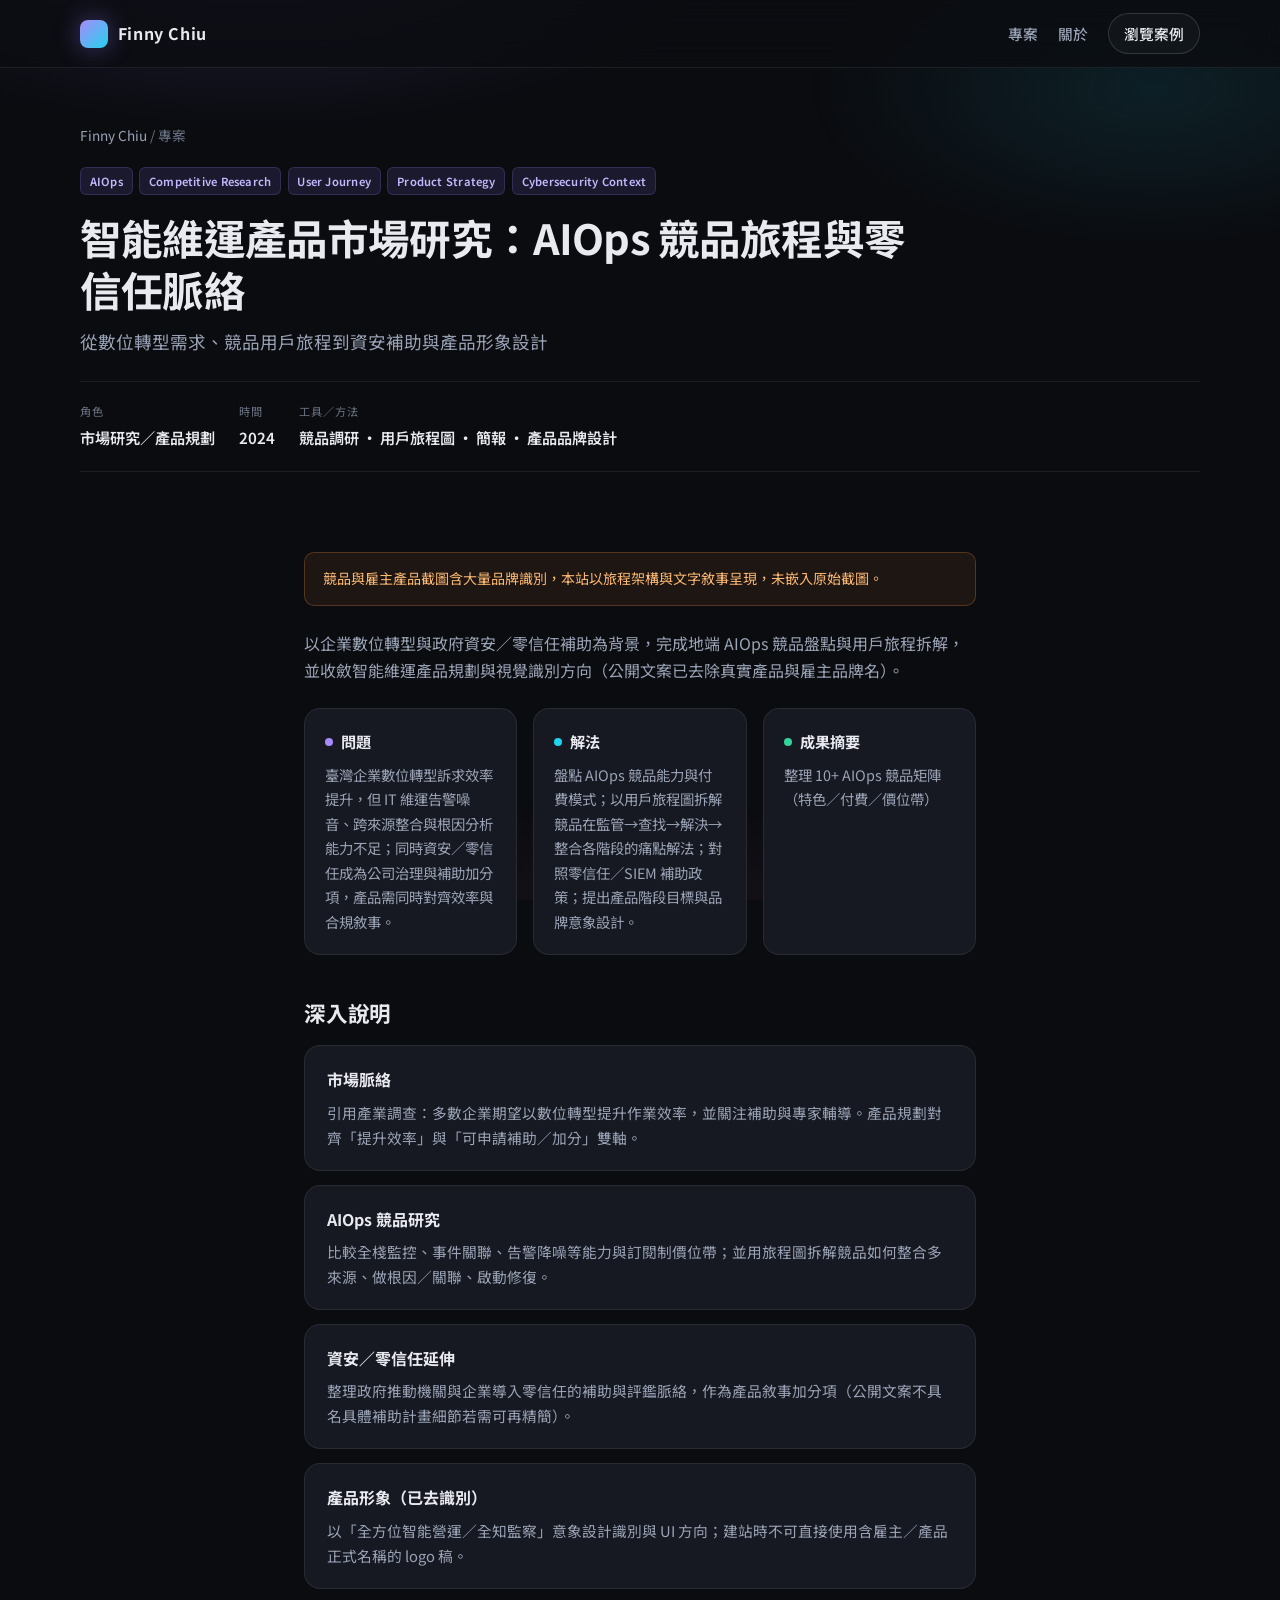
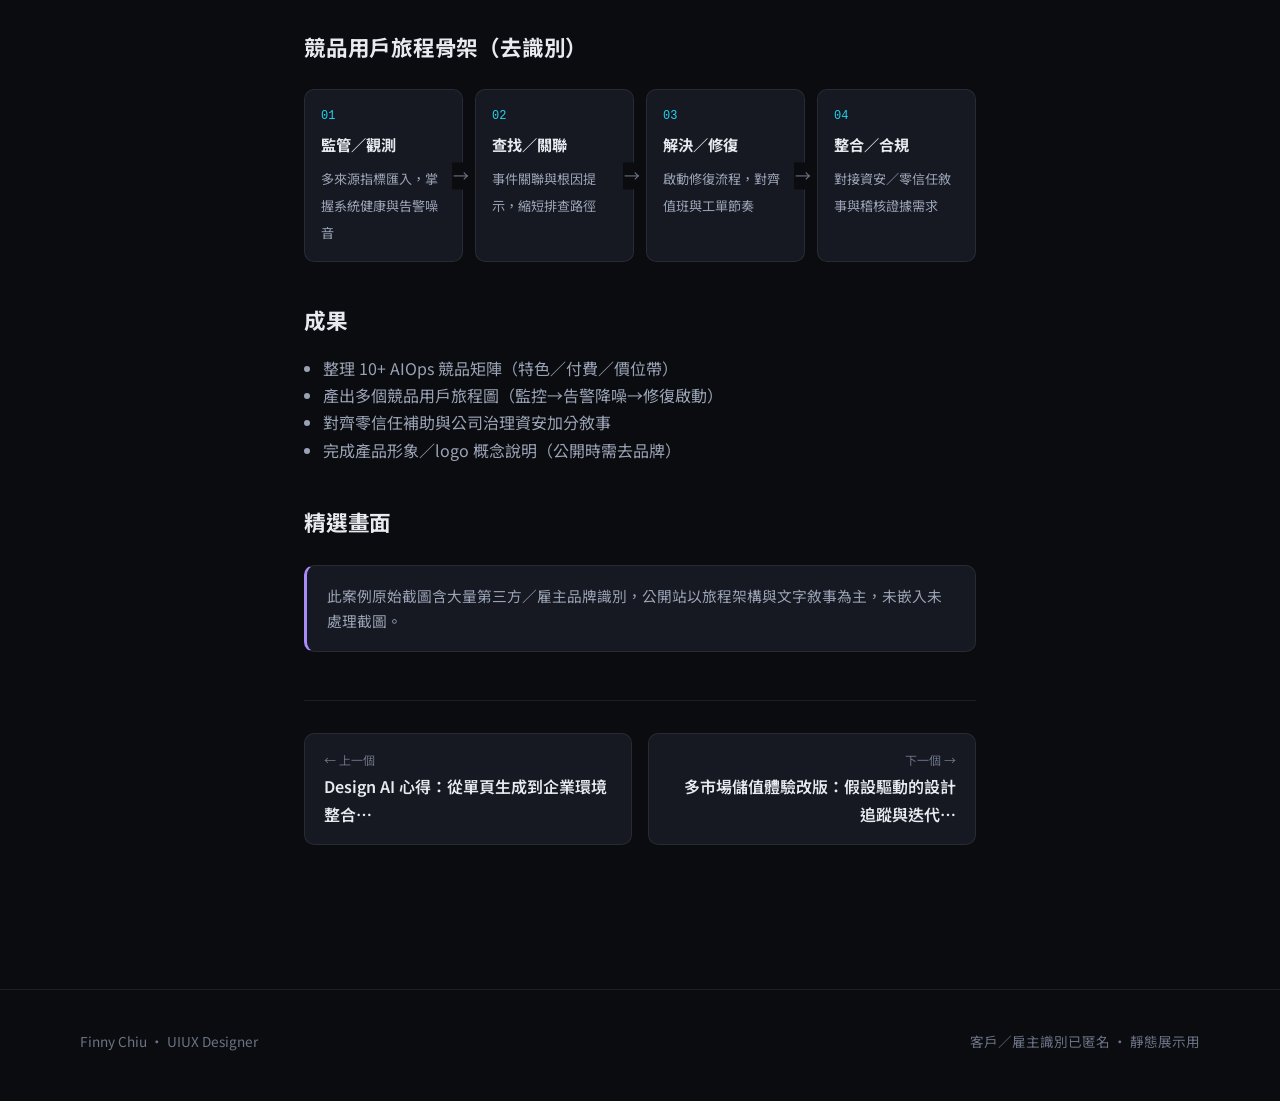
==== projects/aiops-market-research.html @ 75164214 "Publish Finny Chiu UIUX portfolio site Static portfolio for GitHub Pages resume link." ====
<!DOCTYPE html>
<html lang="zh-Hant">
<head>
  <meta charset="utf-8">
  <meta name="viewport" content="width=device-width, initial-scale=1">
  <title>智能維運產品市場研究：AIOps 競品旅程與零信任脈絡 · Finny Chiu</title>
  <meta name="description" content="以企業數位轉型與政府資安／零信任補助為背景，完成地端 AIOps 競品盤點與用戶旅程拆解，並收斂智能維運產品規劃與視覺識別方向（公開文案已去除真實產品與雇主品牌名）。">
  <link rel="preconnect" href="https://fonts.googleapis.com">
  <link rel="preconnect" href="https://fonts.gstatic.com" crossorigin>
  <link href="https://fonts.googleapis.com/css2?family=Noto+Sans+TC:wght@400;500;600;700&family=Inter:wght@400;500;600;700&display=swap" rel="stylesheet">
  <link rel="stylesheet" href="../css/styles.css">
  <style>:root { --accent: #a78bfa; }</style>
</head>
<body>
<nav class="nav">
  <div class="wrap nav-inner">
    <a class="logo" href="../index.html"><span class="logo-mark" aria-hidden="true"></span>Finny Chiu</a>
    <div class="nav-links">
      <a href="../index.html#projects">專案</a>
      <a href="../index.html#about">關於</a>
      <a class="nav-cta" href="../index.html#projects">瀏覽案例</a>
    </div>
  </div>
</nav>
<article class="case-hero">
  <div class="wrap">
    <div class="crumb"><a href="../index.html">Finny Chiu</a> / 專案</div>
    <div class="card-meta" style="margin-bottom:1rem"><span class="tag">AIOps</span><span class="tag">Competitive Research</span><span class="tag">User Journey</span><span class="tag">Product Strategy</span><span class="tag">Cybersecurity Context</span></div>
    <h1>智能維運產品市場研究：AIOps 競品旅程與零信任脈絡</h1>
    <p class="subtitle">從數位轉型需求、競品用戶旅程到資安補助與產品形象設計</p>
    <div class="meta-row">
      <div class="meta-item"><label>角色</label><span>市場研究／產品規劃</span></div>
      <div class="meta-item"><label>時間</label><span>2024</span></div>
      <div class="meta-item"><label>工具／方法</label><span>競品調研 · 用戶旅程圖 · 簡報 · 產品品牌設計</span></div>
    </div>
  </div>
</article>

<section>
  <div class="wrap prose">
    <div class="note-banner">競品與雇主產品截圖含大量品牌識別，本站以旅程架構與文字敘事呈現，未嵌入原始截圖。</div>
    <p>以企業數位轉型與政府資安／零信任補助為背景，完成地端 AIOps 競品盤點與用戶旅程拆解，並收斂智能維運產品規劃與視覺識別方向（公開文案已去除真實產品與雇主品牌名）。</p>

    <div class="split-3">
      <div class="block"><h3><span class="dot"></span>問題</h3><p>臺灣企業數位轉型訴求效率提升，但 IT 維運告警噪音、跨來源整合與根因分析能力不足；同時資安／零信任成為公司治理與補助加分項，產品需同時對齊效率與合規敘事。</p></div>
      <div class="block"><h3><span class="dot" style="background:var(--accent-2)"></span>解法</h3><p>盤點 AIOps 競品能力與付費模式；以用戶旅程圖拆解競品在監管→查找→解決→整合各階段的痛點解法；對照零信任／SIEM 補助政策；提出產品階段目標與品牌意象設計。</p></div>
      <div class="block"><h3><span class="dot" style="background:#34d399"></span>成果摘要</h3><p>整理 10+ AIOps 競品矩陣（特色／付費／價位帶）</p></div>
    </div>

    <h2>深入說明</h2>
    <div class="section-card"><h3>市場脈絡</h3><p>引用產業調查：多數企業期望以數位轉型提升作業效率，並關注補助與專家輔導。產品規劃對齊「提升效率」與「可申請補助／加分」雙軸。</p></div><div class="section-card"><h3>AIOps 競品研究</h3><p>比較全棧監控、事件關聯、告警降噪等能力與訂閱制價位帶；並用旅程圖拆解競品如何整合多來源、做根因／關聯、啟動修復。</p></div><div class="section-card"><h3>資安／零信任延伸</h3><p>整理政府推動機關與企業導入零信任的補助與評鑑脈絡，作為產品敘事加分項（公開文案不具名具體補助計畫細節若需可再精簡）。</p></div><div class="section-card"><h3>產品形象（已去識別）</h3><p>以「全方位智能營運／全知監察」意象設計識別與 UI 方向；建站時不可直接使用含雇主／產品正式名稱的 logo 稿。</p></div>

    
        <h2>競品用戶旅程骨架（去識別）</h2>
        <div class="journey">
          <div class="journey-step"><div class="n">01</div><strong>監管／觀測</strong><span>多來源指標匯入，掌握系統健康與告警噪音</span></div>
          <div class="journey-step"><div class="n">02</div><strong>查找／關聯</strong><span>事件關聯與根因提示，縮短排查路徑</span></div>
          <div class="journey-step"><div class="n">03</div><strong>解決／修復</strong><span>啟動修復流程，對齊值班與工單節奏</span></div>
          <div class="journey-step"><div class="n">04</div><strong>整合／合規</strong><span>對接資安／零信任敘事與稽核證據需求</span></div>
        </div>
        

    <h2>成果</h2>
    <ul><li>整理 10+ AIOps 競品矩陣（特色／付費／價位帶）</li><li>產出多個競品用戶旅程圖（監控→告警降噪→修復啟動）</li><li>對齊零信任補助與公司治理資安加分敘事</li><li>完成產品形象／logo 概念說明（公開時需去品牌）</li></ul>

    <h2>精選畫面</h2><p class="callout">此案例原始截圖含大量第三方／雇主品牌識別，公開站以旅程架構與文字敘事為主，未嵌入未處理截圖。</p>

        <div class="prev-next">
      <a href="design-ai-exploration.html"><div class="label">← 上一個</div><div class="title">Design AI 心得：從單頁生成到企業環境整合…</div></a><a href="deposit-ux-merged.html" style="text-align:right"><div class="label">下一個 →</div><div class="title">多市場儲值體驗改版：假設驅動的設計追蹤與迭代…</div></a>
    </div>
  </div>
</section>

<footer class="footer">
  <div class="wrap footer-inner">
    <div>Finny Chiu · UIUX Designer</div>
    <div>客戶／雇主識別已匿名 · 靜態展示用</div>
  </div>
</footer>
<script src="../js/main.js"></script>
</body>
</html>
---- css/styles.css ----
/* UI/UX Portfolio — refined dark theme */
:root {
  --bg: #0b0c10;
  --bg-elev: #12141a;
  --bg-card: #161922;
  --bg-card-hover: #1c2030;
  --border: rgba(255,255,255,0.08);
  --border-strong: rgba(255,255,255,0.14);
  --text: #e8eaef;
  --text-muted: #9aa3b5;
  --text-dim: #6b7385;
  --accent: #8b7cff;
  --accent-2: #22d3ee;
  --radius: 16px;
  --radius-sm: 10px;
  --shadow: 0 20px 50px rgba(0,0,0,0.45);
  --font: "Noto Sans TC", "Inter", system-ui, -apple-system, sans-serif;
  --mono: "JetBrains Mono", ui-monospace, monospace;
  --max: 1120px;
  --nav-h: 68px;
}

*, *::before, *::after { box-sizing: border-box; }
html { scroll-behavior: smooth; }
body {
  margin: 0;
  font-family: var(--font);
  background: var(--bg);
  color: var(--text);
  line-height: 1.7;
  -webkit-font-smoothing: antialiased;
  min-height: 100vh;
}
body::before {
  content: "";
  position: fixed;
  inset: 0;
  pointer-events: none;
  background:
    radial-gradient(ellipse 80% 50% at 20% -10%, rgba(139,124,255,0.18), transparent 50%),
    radial-gradient(ellipse 60% 40% at 90% 10%, rgba(34,211,238,0.10), transparent 45%),
    radial-gradient(ellipse 50% 30% at 50% 100%, rgba(244,114,182,0.06), transparent 40%);
  z-index: 0;
}
a { color: inherit; text-decoration: none; }
img { max-width: 100%; height: auto; display: block; }
.wrap { width: min(100% - 2.5rem, var(--max)); margin-inline: auto; position: relative; z-index: 1; }

/* Nav */
.nav {
  position: sticky; top: 0; z-index: 50;
  height: var(--nav-h);
  backdrop-filter: blur(16px);
  background: rgba(11,12,16,0.75);
  border-bottom: 1px solid var(--border);
}
.nav-inner {
  height: 100%;
  display: flex; align-items: center; justify-content: space-between;
  gap: 1rem;
}
.logo {
  font-weight: 700; letter-spacing: 0.04em;
  display: flex; align-items: center; gap: 0.6rem;
}
.logo-mark {
  width: 28px; height: 28px; border-radius: 8px;
  background: linear-gradient(135deg, var(--accent), var(--accent-2));
  box-shadow: 0 0 24px rgba(139,124,255,0.4);
}
.nav-links { display: flex; gap: 1.25rem; align-items: center; }
.nav-links a {
  color: var(--text-muted); font-size: 0.92rem; font-weight: 500;
  transition: color .2s;
}
.nav-links a:hover { color: var(--text); }
.nav-cta {
  padding: 0.45rem 0.95rem;
  border-radius: 999px;
  border: 1px solid var(--border-strong);
  background: rgba(255,255,255,0.03);
  color: var(--text) !important;
}
.nav-cta:hover { border-color: var(--accent); background: rgba(139,124,255,0.12); }

/* Hero */
.hero {
  padding: 5.5rem 0 4rem;
  position: relative;
}
.hero-eyebrow {
  display: inline-flex; align-items: center; gap: 0.5rem;
  font-size: 0.8rem; letter-spacing: 0.12em; text-transform: uppercase;
  color: var(--accent-2); font-weight: 600; margin-bottom: 1.25rem;
}
.hero-eyebrow::before {
  content: ""; width: 8px; height: 8px; border-radius: 50%;
  background: var(--accent-2); box-shadow: 0 0 12px var(--accent-2);
}
.hero h1 {
  font-size: clamp(2.4rem, 5.5vw, 3.6rem);
  line-height: 1.15; font-weight: 750; margin: 0 0 1.25rem;
  letter-spacing: -0.02em;
}
.hero h1 span {
  background: linear-gradient(120deg, #fff 20%, var(--accent) 55%, var(--accent-2));
  -webkit-background-clip: text; background-clip: text; color: transparent;
}
.hero-lead {
  font-size: 1.15rem; color: var(--text-muted);
  max-width: 38rem; margin: 0 0 2rem;
}
.hero-actions { display: flex; flex-wrap: wrap; gap: 0.75rem; }
.btn {
  display: inline-flex; align-items: center; gap: 0.5rem;
  padding: 0.75rem 1.35rem; border-radius: 999px; font-weight: 600;
  font-size: 0.95rem; border: 1px solid transparent; cursor: pointer;
  transition: transform .15s, background .2s, border-color .2s;
}
.btn:hover { transform: translateY(-1px); }
.btn-primary {
  background: linear-gradient(135deg, var(--accent), #6d5efc);
  color: #fff; box-shadow: 0 10px 30px rgba(139,124,255,0.35);
}
.btn-ghost {
  background: transparent; border-color: var(--border-strong); color: var(--text);
}
.btn-ghost:hover { border-color: var(--text-muted); }

.stats {
  display: grid; grid-template-columns: repeat(3, 1fr);
  gap: 1rem; margin-top: 3.5rem;
  padding-top: 2rem; border-top: 1px solid var(--border);
}
.stat { text-align: left; }
.stat-num {
  font-size: 1.75rem; font-weight: 700; letter-spacing: -0.03em;
  background: linear-gradient(135deg, #fff, var(--accent-2));
  -webkit-background-clip: text; background-clip: text; color: transparent;
}
.stat-label { color: var(--text-dim); font-size: 0.85rem; margin-top: 0.15rem; }

/* Sections */
section { padding: 4rem 0; position: relative; z-index: 1; }
.section-head {
  display: flex; flex-wrap: wrap; align-items: end; justify-content: space-between;
  gap: 1rem; margin-bottom: 2rem;
}
.section-head h2 {
  margin: 0; font-size: clamp(1.6rem, 3vw, 2rem); letter-spacing: -0.02em;
}
.section-head p { margin: 0; color: var(--text-muted); max-width: 28rem; }

/* About */
.about-card {
  display: grid; grid-template-columns: 1.2fr 1fr; gap: 2rem;
  background: var(--bg-card); border: 1px solid var(--border);
  border-radius: calc(var(--radius) + 4px); padding: 2rem;
  box-shadow: var(--shadow);
}
.about-card h3 { margin: 0 0 0.75rem; font-size: 1.25rem; }
.about-card p { color: var(--text-muted); margin: 0 0 1rem; }
.pill-row { display: flex; flex-wrap: wrap; gap: 0.5rem; }
.pill {
  font-size: 0.78rem; padding: 0.3rem 0.7rem; border-radius: 999px;
  background: rgba(255,255,255,0.04); border: 1px solid var(--border);
  color: var(--text-muted);
}
.about-aside {
  border-left: 1px solid var(--border); padding-left: 2rem;
}
.about-aside dl { margin: 0; }
.about-aside dt { font-size: 0.75rem; color: var(--text-dim); text-transform: uppercase; letter-spacing: 0.08em; }
.about-aside dd { margin: 0.2rem 0 1rem; font-weight: 600; }

/* Project grid */
.grid {
  display: grid; grid-template-columns: repeat(auto-fill, minmax(300px, 1fr));
  gap: 1.25rem;
}
.card {
  background: var(--bg-card); border: 1px solid var(--border);
  border-radius: var(--radius); overflow: hidden;
  transition: transform .2s, border-color .2s, background .2s;
  display: flex; flex-direction: column; height: 100%;
}
.card:hover {
  transform: translateY(-4px);
  border-color: var(--border-strong);
  background: var(--bg-card-hover);
}
.card-cover {
  aspect-ratio: 16/10; background: #0e1016;
  position: relative; overflow: hidden;
}
.card-cover img {
  width: 100%; height: 100%; object-fit: cover;
  transition: transform .4s;
}
.card:hover .card-cover img { transform: scale(1.04); }
.card-cover-fallback {
  width: 100%; height: 100%;
  display: grid; place-items: center;
  background:
    linear-gradient(145deg, rgba(139,124,255,0.25), transparent 50%),
    linear-gradient(225deg, rgba(34,211,238,0.2), #12141a);
  font-size: 0.85rem; color: var(--text-muted); letter-spacing: 0.08em;
}
.card-body { padding: 1.25rem 1.35rem 1.5rem; flex: 1; display: flex; flex-direction: column; }
.card-meta {
  display: flex; flex-wrap: wrap; gap: 0.4rem; margin-bottom: 0.75rem;
}
.tag {
  font-size: 0.7rem; font-weight: 600; letter-spacing: 0.02em;
  padding: 0.22rem 0.55rem; border-radius: 6px;
  background: rgba(139,124,255,0.12); color: #c4b9ff;
  border: 1px solid rgba(139,124,255,0.2);
}
.card h3 {
  margin: 0 0 0.5rem; font-size: 1.05rem; line-height: 1.4;
  letter-spacing: -0.01em;
}
.card p {
  margin: 0 0 1rem; color: var(--text-muted); font-size: 0.9rem;
  flex: 1;
}
.card-link {
  font-size: 0.88rem; font-weight: 600; color: var(--accent-2);
  display: inline-flex; align-items: center; gap: 0.35rem;
}
.card-link::after { content: "→"; transition: transform .2s; }
.card:hover .card-link::after { transform: translateX(3px); }

/* Case study page */
.case-hero {
  padding: 3.5rem 0 2rem;
}
.crumb {
  font-size: 0.85rem; color: var(--text-dim); margin-bottom: 1.25rem;
}
.crumb a { color: var(--text-muted); }
.crumb a:hover { color: var(--text); }
.case-hero h1 {
  font-size: clamp(1.8rem, 4vw, 2.6rem);
  line-height: 1.25; margin: 0 0 0.75rem; letter-spacing: -0.02em;
  max-width: 20em;
}
.case-hero .subtitle {
  color: var(--text-muted); font-size: 1.1rem; max-width: 40rem; margin: 0 0 1.5rem;
}
.meta-row {
  display: flex; flex-wrap: wrap; gap: 1.5rem;
  padding: 1.25rem 0; border-top: 1px solid var(--border); border-bottom: 1px solid var(--border);
}
.meta-item label {
  display: block; font-size: 0.7rem; letter-spacing: 0.1em;
  text-transform: uppercase; color: var(--text-dim); margin-bottom: 0.2rem;
}
.meta-item span { font-weight: 600; font-size: 0.95rem; }

.prose { max-width: 42rem; }
.prose h2 {
  font-size: 1.35rem; margin: 2.5rem 0 0.75rem; letter-spacing: -0.01em;
}
.prose p, .prose li { color: var(--text-muted); }
.prose ul { padding-left: 1.2rem; }
.callout {
  background: var(--bg-card); border: 1px solid var(--border);
  border-left: 3px solid var(--accent);
  border-radius: var(--radius-sm); padding: 1.1rem 1.25rem;
  margin: 1.5rem 0; color: var(--text-muted); font-size: 0.92rem;
}
.note-banner {
  background: rgba(251,146,60,0.08); border: 1px solid rgba(251,146,60,0.25);
  color: #fdba74; border-radius: var(--radius-sm);
  padding: 0.85rem 1.1rem; font-size: 0.88rem; margin: 1.5rem 0;
}

.gallery {
  display: grid; grid-template-columns: repeat(auto-fill, minmax(280px, 1fr));
  gap: 1rem; margin: 1.5rem 0 2.5rem;
}
.gallery figure {
  margin: 0; background: var(--bg-elev); border: 1px solid var(--border);
  border-radius: var(--radius); overflow: hidden;
  cursor: zoom-in;
  transition: border-color .2s, transform .2s, box-shadow .2s;
}
.gallery figure:hover {
  border-color: var(--border-strong);
  transform: translateY(-2px);
  box-shadow: var(--shadow);
}
.gallery figure:focus-visible {
  outline: 2px solid var(--accent);
  outline-offset: 2px;
}
.gallery img { width: 100%; aspect-ratio: 16/10; object-fit: cover; object-position: top; pointer-events: none; }
.gallery figcaption {
  padding: 0.65rem 0.9rem; font-size: 0.78rem; color: var(--text-dim);
}

/* Lightbox for 精選畫面 */
.lightbox {
  position: fixed; inset: 0; z-index: 200;
  display: flex; align-items: center; justify-content: center;
  padding: 1.5rem;
  background: rgba(5,6,10,0.88);
  backdrop-filter: blur(10px);
  opacity: 0; visibility: hidden;
  transition: opacity .2s ease, visibility .2s ease;
}
.lightbox.is-open { opacity: 1; visibility: visible; }
.lightbox-dialog {
  position: relative;
  max-width: min(96vw, 1200px);
  max-height: 92vh;
  display: flex; flex-direction: column; align-items: center; gap: 0.75rem;
}
.lightbox-img {
  max-width: 100%;
  max-height: calc(92vh - 3.5rem);
  width: auto; height: auto;
  object-fit: contain;
  border-radius: 12px;
  border: 1px solid var(--border-strong);
  box-shadow: var(--shadow);
  background: var(--bg-elev);
}
.lightbox-caption {
  margin: 0;
  color: var(--text-muted);
  font-size: 0.9rem;
  text-align: center;
  max-width: 40rem;
}
.lightbox-close {
  position: absolute; top: -0.25rem; right: -0.25rem;
  width: 40px; height: 40px;
  border-radius: 999px;
  border: 1px solid var(--border-strong);
  background: rgba(22,25,34,0.95);
  color: var(--text);
  font-size: 1.35rem; line-height: 1;
  cursor: pointer;
  display: grid; place-items: center;
  z-index: 2;
}
.lightbox-close:hover { border-color: var(--accent); background: rgba(139,124,255,0.2); }
.lightbox-nav {
  position: absolute; top: 50%; transform: translateY(-50%);
  width: 44px; height: 44px;
  border-radius: 999px;
  border: 1px solid var(--border-strong);
  background: rgba(22,25,34,0.9);
  color: var(--text);
  font-size: 1.5rem; line-height: 1;
  cursor: pointer;
  display: grid; place-items: center;
}
.lightbox-prev { left: max(-0.5rem, calc(50% - 48vw)); }
.lightbox-next { right: max(-0.5rem, calc(50% - 48vw)); }
.lightbox-nav:hover { border-color: var(--accent); background: rgba(139,124,255,0.2); }
.lightbox-nav:disabled { opacity: 0.35; cursor: default; }
@media (max-width: 720px) {
  .lightbox-prev { left: 0.25rem; }
  .lightbox-next { right: 0.25rem; }
  .lightbox-close { top: 0.5rem; right: 0.5rem; }
}

.split-3 {
  display: grid; grid-template-columns: repeat(3, 1fr); gap: 1rem; margin: 1.5rem 0;
}
.block {
  background: var(--bg-card); border: 1px solid var(--border);
  border-radius: var(--radius); padding: 1.25rem;
}
.block h3 {
  margin: 0 0 0.5rem; font-size: 0.95rem;
  display: flex; align-items: center; gap: 0.5rem;
}
.block h3 .dot {
  width: 8px; height: 8px; border-radius: 50%; background: var(--accent);
}
.block p { margin: 0; color: var(--text-muted); font-size: 0.9rem; }

/* Journey diagram (AIOps) */
.journey {
  display: grid; grid-template-columns: repeat(4, 1fr); gap: 0.75rem;
  margin: 1.5rem 0;
}
.journey-step {
  background: var(--bg-card); border: 1px solid var(--border);
  border-radius: var(--radius-sm); padding: 1rem; position: relative;
}
.journey-step::after {
  content: "→"; position: absolute; right: -0.55rem; top: 50%;
  transform: translateY(-50%); color: var(--text-dim); z-index: 2;
  background: var(--bg); padding: 0 0.1rem;
}
.journey-step:last-child::after { display: none; }
.journey-step .n {
  font-family: var(--mono); font-size: 0.75rem; color: var(--accent-2);
  margin-bottom: 0.35rem;
}
.journey-step strong { display: block; margin-bottom: 0.35rem; font-size: 0.95rem; }
.journey-step span { font-size: 0.82rem; color: var(--text-muted); }

.section-card {
  background: var(--bg-card); border: 1px solid var(--border);
  border-radius: var(--radius); padding: 1.25rem 1.4rem; margin: 0.85rem 0;
}
.section-card h3 { margin: 0 0 0.4rem; font-size: 1rem; }
.section-card p { margin: 0; color: var(--text-muted); font-size: 0.92rem; }

.prev-next {
  display: flex; justify-content: space-between; gap: 1rem; flex-wrap: wrap;
  margin-top: 3rem; padding-top: 2rem; border-top: 1px solid var(--border);
}
.prev-next a {
  flex: 1; min-width: 200px;
  background: var(--bg-card); border: 1px solid var(--border);
  border-radius: var(--radius-sm); padding: 1rem 1.2rem;
  transition: border-color .2s;
}
.prev-next a:hover { border-color: var(--accent); }
.prev-next .label { font-size: 0.75rem; color: var(--text-dim); }
.prev-next .title { font-weight: 600; margin-top: 0.2rem; }

/* Footer */
.footer {
  margin-top: 3rem; padding: 2.5rem 0 3rem;
  border-top: 1px solid var(--border);
  color: var(--text-dim); font-size: 0.85rem; position: relative; z-index: 1;
}
.footer-inner {
  display: flex; flex-wrap: wrap; justify-content: space-between; gap: 1rem;
}

@media (max-width: 860px) {
  .about-card { grid-template-columns: 1fr; }
  .about-aside { border-left: none; padding-left: 0; border-top: 1px solid var(--border); padding-top: 1.5rem; }
  .split-3 { grid-template-columns: 1fr; }
  .journey { grid-template-columns: 1fr 1fr; }
  .journey-step::after { display: none; }
  .stats { grid-template-columns: 1fr; }
  .nav-links a:not(.nav-cta) { display: none; }
}
@media (max-width: 520px) {
  .journey { grid-template-columns: 1fr; }
  .wrap { width: min(100% - 1.5rem, var(--max)); }
}


section .prose, section .wrap.prose { padding-bottom: 2rem; }
.case-hero + section { padding-top: 1.5rem; }
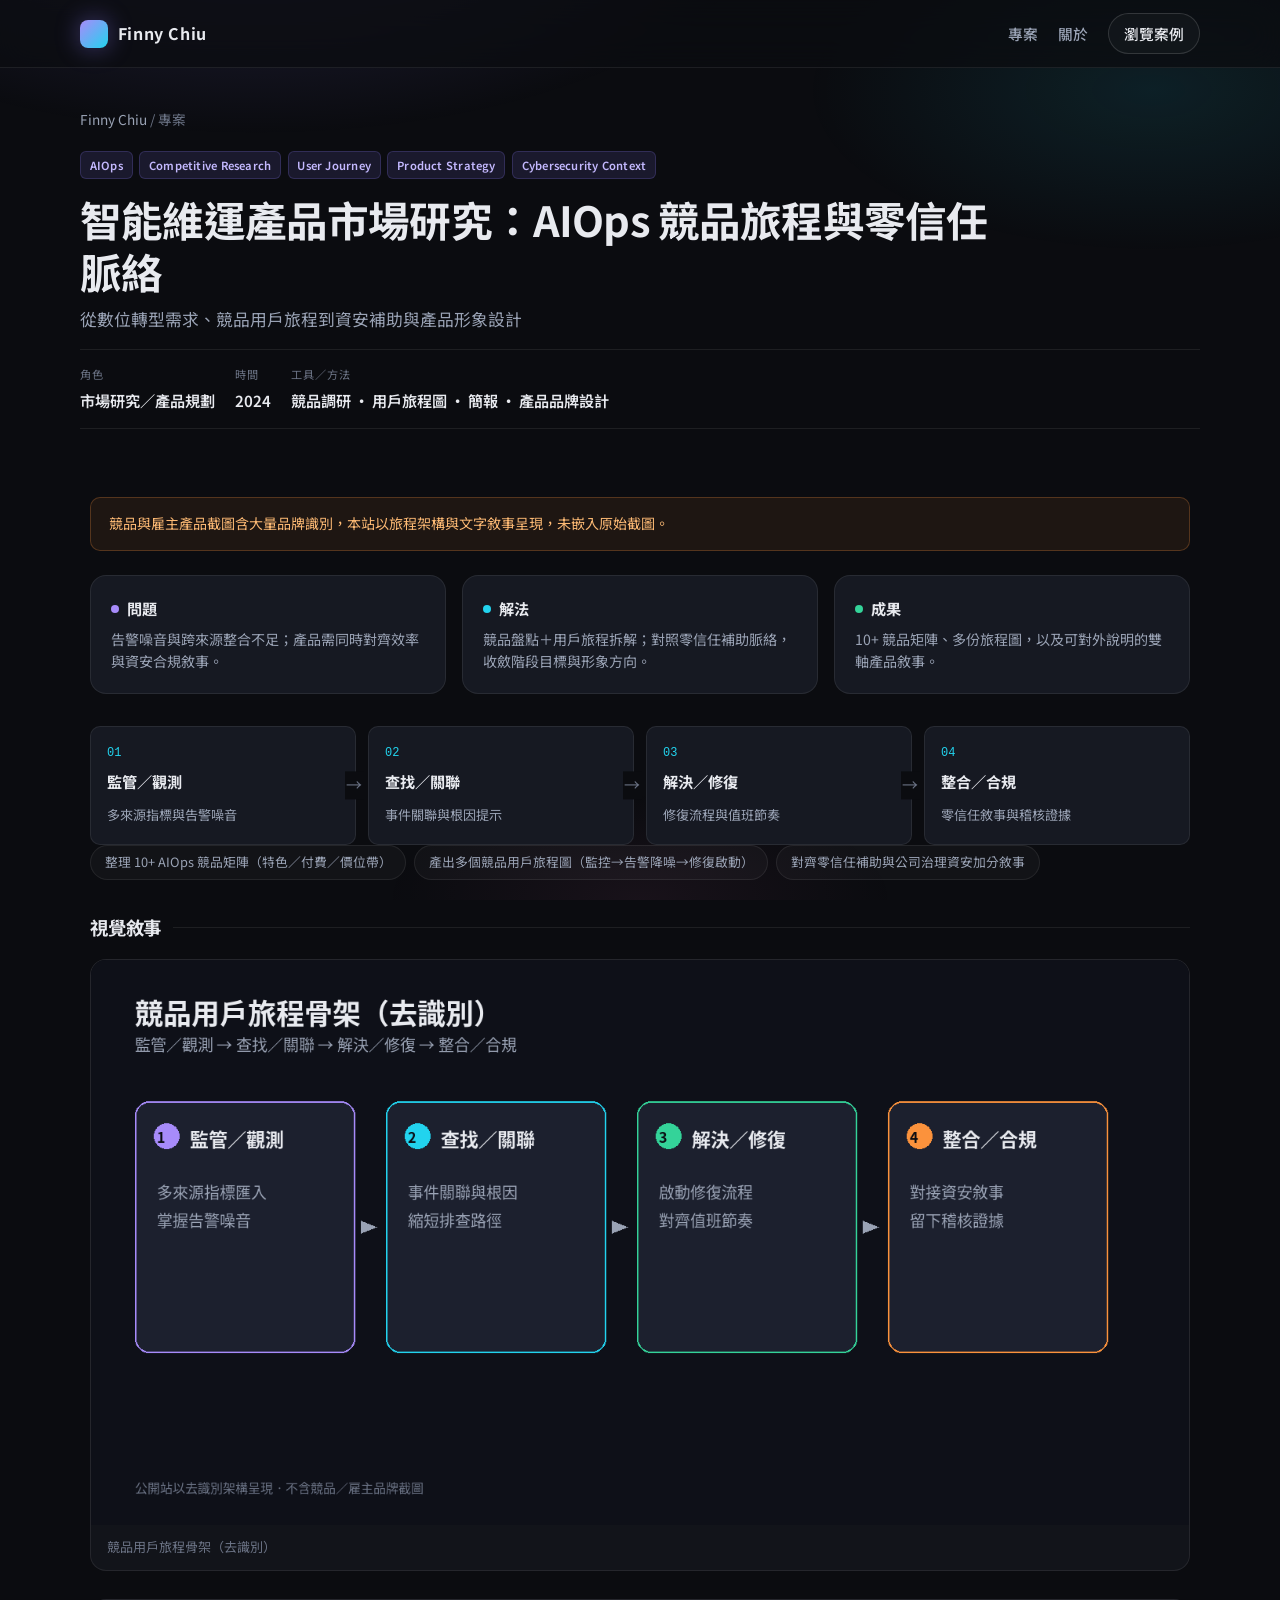
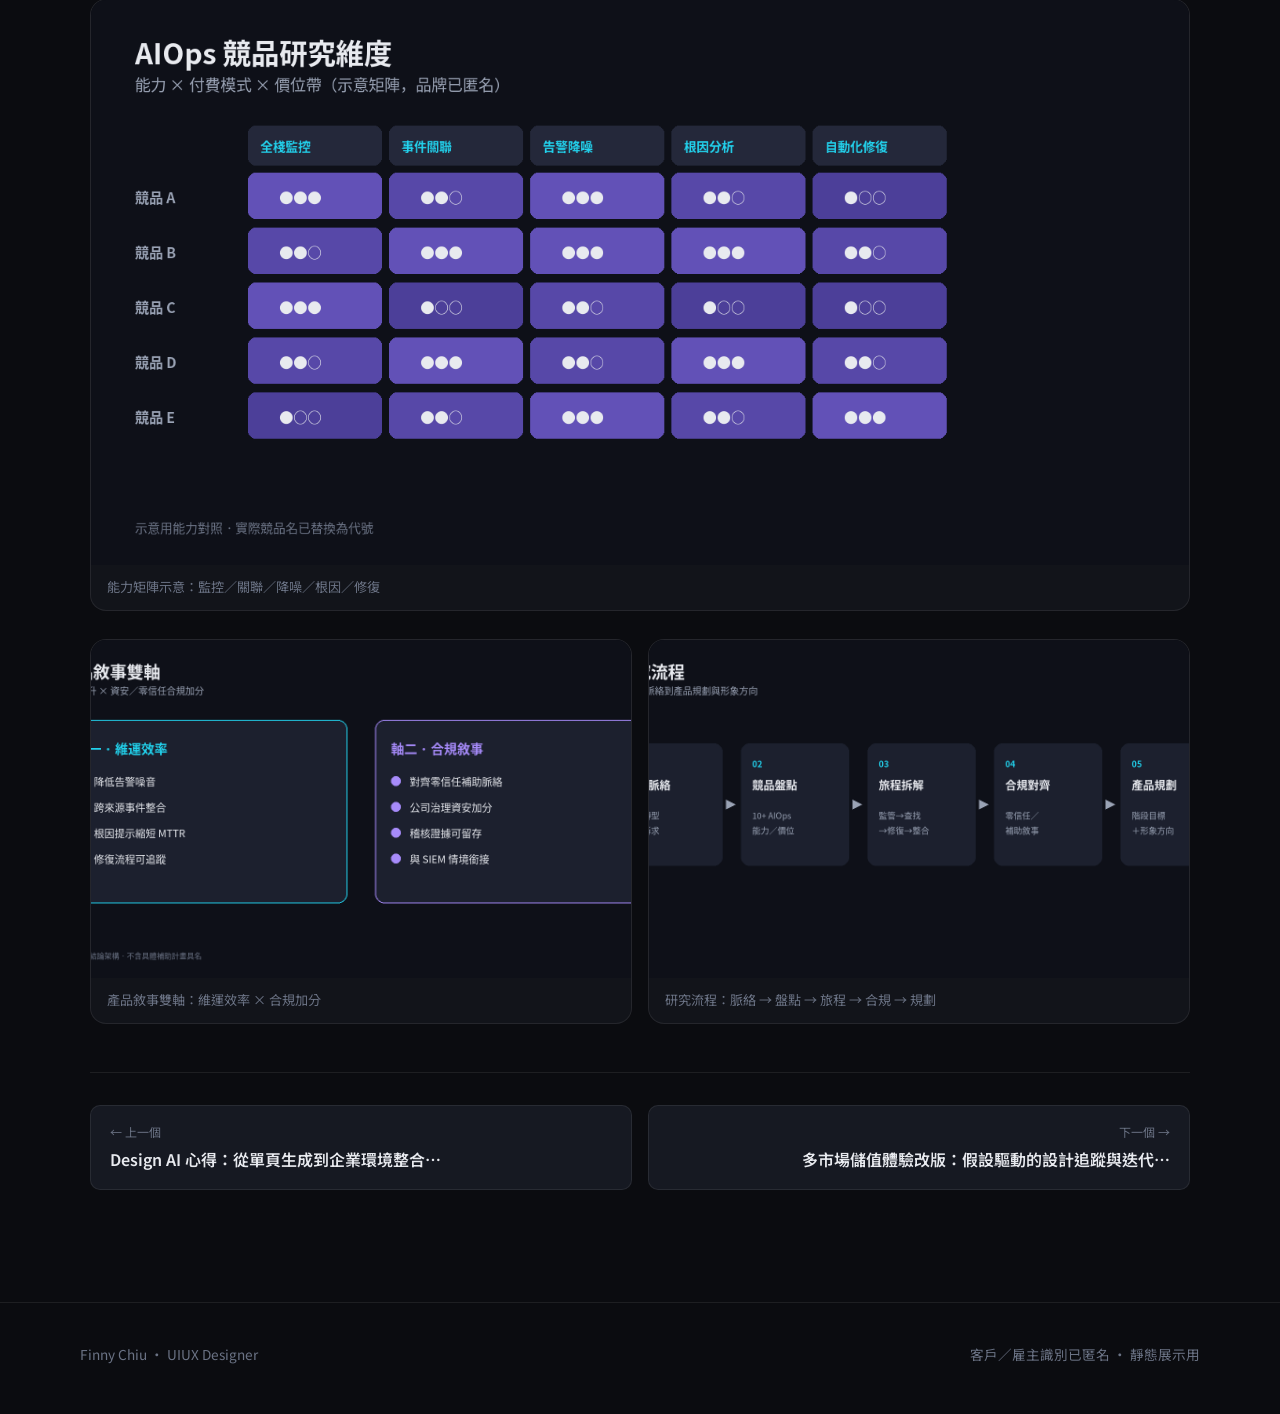
==== commit 4be9590c: "Update homepage: portrait, cleaner stats and notes" ====
--- a/projects/aiops-market-research.html
+++ b/projects/aiops-market-research.html
@@ -22,13 +22,13 @@
     </div>
   </div>
 </nav>
-<article class="case-hero">
+<article class="case-hero case-hero-compact">
   <div class="wrap">
     <div class="crumb"><a href="../index.html">Finny Chiu</a> / 專案</div>
-    <div class="card-meta" style="margin-bottom:1rem"><span class="tag">AIOps</span><span class="tag">Competitive Research</span><span class="tag">User Journey</span><span class="tag">Product Strategy</span><span class="tag">Cybersecurity Context</span></div>
+    <div class="card-meta" style="margin-bottom:0.85rem"><span class="tag">AIOps</span><span class="tag">Competitive Research</span><span class="tag">User Journey</span><span class="tag">Product Strategy</span><span class="tag">Cybersecurity Context</span></div>
     <h1>智能維運產品市場研究：AIOps 競品旅程與零信任脈絡</h1>
     <p class="subtitle">從數位轉型需求、競品用戶旅程到資安補助與產品形象設計</p>
-    <div class="meta-row">
+    <div class="meta-row meta-row-compact">
       <div class="meta-item"><label>角色</label><span>市場研究／產品規劃</span></div>
       <div class="meta-item"><label>時間</label><span>2024</span></div>
       <div class="meta-item"><label>工具／方法</label><span>競品調研 · 用戶旅程圖 · 簡報 · 產品品牌設計</span></div>
@@ -36,38 +36,46 @@
   </div>
 </article>
 
-<section>
-  <div class="wrap prose">
+<section class="case-body">
+  <div class="wrap case-wrap">
     <div class="note-banner">競品與雇主產品截圖含大量品牌識別，本站以旅程架構與文字敘事呈現，未嵌入原始截圖。</div>
-    <p>以企業數位轉型與政府資安／零信任補助為背景，完成地端 AIOps 競品盤點與用戶旅程拆解，並收斂智能維運產品規劃與視覺識別方向（公開文案已去除真實產品與雇主品牌名）。</p>
+    <div class="split-3 pso">
+      <div class="block"><h3><span class="dot"></span>問題</h3><p>告警噪音與跨來源整合不足；產品需同時對齊效率與資安合規敘事。</p></div>
+      <div class="block"><h3><span class="dot" style="background:var(--accent-2)"></span>解法</h3><p>競品盤點＋用戶旅程拆解；對照零信任補助脈絡，收斂階段目標與形象方向。</p></div>
+      <div class="block"><h3><span class="dot" style="background:#34d399"></span>成果</h3><p>10+ 競品矩陣、多份旅程圖，以及可對外說明的雙軸產品敘事。</p></div>
+    </div>
+    
+    <div class="journey" style="margin:2rem 0 0">
+      <div class="journey-step"><div class="n">01</div><strong>監管／觀測</strong><span>多來源指標與告警噪音</span></div>
+      <div class="journey-step"><div class="n">02</div><strong>查找／關聯</strong><span>事件關聯與根因提示</span></div>
+      <div class="journey-step"><div class="n">03</div><strong>解決／修復</strong><span>修復流程與值班節奏</span></div>
+      <div class="journey-step"><div class="n">04</div><strong>整合／合規</strong><span>零信任敘事與稽核證據</span></div>
+    </div>
+    <ul class="outcome-chips"><li>整理 10+ AIOps 競品矩陣（特色／付費／價位帶）</li><li>產出多個競品用戶旅程圖（監控→告警降噪→修復啟動）</li><li>對齊零信任補助與公司治理資安加分敘事</li></ul>
 
-    <div class="split-3">
-      <div class="block"><h3><span class="dot"></span>問題</h3><p>臺灣企業數位轉型訴求效率提升，但 IT 維運告警噪音、跨來源整合與根因分析能力不足；同時資安／零信任成為公司治理與補助加分項，產品需同時對齊效率與合規敘事。</p></div>
-      <div class="block"><h3><span class="dot" style="background:var(--accent-2)"></span>解法</h3><p>盤點 AIOps 競品能力與付費模式；以用戶旅程圖拆解競品在監管→查找→解決→整合各階段的痛點解法；對照零信任／SIEM 補助政策；提出產品階段目標與品牌意象設計。</p></div>
-      <div class="block"><h3><span class="dot" style="background:#34d399"></span>成果摘要</h3><p>整理 10+ AIOps 競品矩陣（特色／付費／價位帶）</p></div>
-    </div>
+    <h2 class="story-heading">視覺敘事</h2>
+    <div class="visual-story">
+<figure class="shot-full">
+  <img src="../images/aiops-market-research/img01_journey.png" alt="競品用戶旅程骨架（去識別）" loading="lazy">
+  <figcaption>競品用戶旅程骨架（去識別）</figcaption>
+</figure>
+<figure class="shot-full">
+  <img src="../images/aiops-market-research/img02_matrix.png" alt="能力矩陣示意：監控／關聯／降噪／根因／修復" loading="lazy">
+  <figcaption>能力矩陣示意：監控／關聯／降噪／根因／修復</figcaption>
+</figure>
+<div class="shot-pair">
+<figure>
+  <img src="../images/aiops-market-research/img03_dual_axis.png" alt="產品敘事雙軸：維運效率 × 合規加分" loading="lazy">
+  <figcaption>產品敘事雙軸：維運效率 × 合規加分</figcaption>
+</figure>
+<figure>
+  <img src="../images/aiops-market-research/img04_process.png" alt="研究流程：脈絡 → 盤點 → 旅程 → 合規 → 規劃" loading="lazy">
+  <figcaption>研究流程：脈絡 → 盤點 → 旅程 → 合規 → 規劃</figcaption>
+</figure>
+</div>
+</div>
 
-    <h2>深入說明</h2>
-    <div class="section-card"><h3>市場脈絡</h3><p>引用產業調查：多數企業期望以數位轉型提升作業效率，並關注補助與專家輔導。產品規劃對齊「提升效率」與「可申請補助／加分」雙軸。</p></div><div class="section-card"><h3>AIOps 競品研究</h3><p>比較全棧監控、事件關聯、告警降噪等能力與訂閱制價位帶；並用旅程圖拆解競品如何整合多來源、做根因／關聯、啟動修復。</p></div><div class="section-card"><h3>資安／零信任延伸</h3><p>整理政府推動機關與企業導入零信任的補助與評鑑脈絡，作為產品敘事加分項（公開文案不具名具體補助計畫細節若需可再精簡）。</p></div><div class="section-card"><h3>產品形象（已去識別）</h3><p>以「全方位智能營運／全知監察」意象設計識別與 UI 方向；建站時不可直接使用含雇主／產品正式名稱的 logo 稿。</p></div>
-
-    
-        <h2>競品用戶旅程骨架（去識別）</h2>
-        <div class="journey">
-          <div class="journey-step"><div class="n">01</div><strong>監管／觀測</strong><span>多來源指標匯入，掌握系統健康與告警噪音</span></div>
-          <div class="journey-step"><div class="n">02</div><strong>查找／關聯</strong><span>事件關聯與根因提示，縮短排查路徑</span></div>
-          <div class="journey-step"><div class="n">03</div><strong>解決／修復</strong><span>啟動修復流程，對齊值班與工單節奏</span></div>
-          <div class="journey-step"><div class="n">04</div><strong>整合／合規</strong><span>對接資安／零信任敘事與稽核證據需求</span></div>
-        </div>
-        
-
-    <h2>成果</h2>
-    <ul><li>整理 10+ AIOps 競品矩陣（特色／付費／價位帶）</li><li>產出多個競品用戶旅程圖（監控→告警降噪→修復啟動）</li><li>對齊零信任補助與公司治理資安加分敘事</li><li>完成產品形象／logo 概念說明（公開時需去品牌）</li></ul>
-
-    <h2>精選畫面</h2><p class="callout">此案例原始截圖含大量第三方／雇主品牌識別，公開站以旅程架構與文字敘事為主，未嵌入未處理截圖。</p>
-
-        <div class="prev-next">
-      <a href="design-ai-exploration.html"><div class="label">← 上一個</div><div class="title">Design AI 心得：從單頁生成到企業環境整合…</div></a><a href="deposit-ux-merged.html" style="text-align:right"><div class="label">下一個 →</div><div class="title">多市場儲值體驗改版：假設驅動的設計追蹤與迭代…</div></a>
-    </div>
+    <div class="prev-next"><a href="design-ai-exploration.html"><div class="label">← 上一個</div><div class="title">Design AI 心得：從單頁生成到企業環境整合…</div></a><a href="deposit-ux-merged.html" style="text-align:right"><div class="label">下一個 →</div><div class="title">多市場儲值體驗改版：假設驅動的設計追蹤與迭代…</div></a></div>
   </div>
 </section>
 
--- a/css/styles.css
+++ b/css/styles.css
@@ -454,3 +454,110 @@
 
 section .prose, section .wrap.prose { padding-bottom: 2rem; }
 .case-hero + section { padding-top: 1.5rem; }
+
+/* === VISUAL-FIRST CASE LAYOUT === */
+.case-hero-compact { padding: 2.5rem 0 1.25rem; }
+.case-hero-compact h1 { max-width: 22em; margin-bottom: 0.5rem; }
+.case-hero-compact .subtitle { margin-bottom: 1rem; font-size: 1.05rem; }
+.meta-row-compact { padding: 0.9rem 0; gap: 1.25rem; }
+.case-body { padding-top: 0.5rem; }
+.case-wrap { max-width: min(100% - 2.5rem, 1100px); margin-inline: auto; }
+.case-wrap .pso { margin: 1.25rem 0 1.75rem; }
+.case-wrap .pso .block p { font-size: 0.88rem; line-height: 1.55; }
+.story-heading {
+  font-size: 1.15rem; letter-spacing: -0.01em;
+  margin: 2rem 0 1rem; color: var(--text);
+  display: flex; align-items: center; gap: 0.75rem;
+}
+.story-heading::after {
+  content: ""; flex: 1; height: 1px; background: var(--border);
+}
+.visual-story {
+  display: flex; flex-direction: column; gap: 1.75rem;
+  margin: 0 0 2rem;
+}
+.visual-story figure {
+  margin: 0; background: var(--bg-elev); border: 1px solid var(--border);
+  border-radius: var(--radius); overflow: hidden;
+  cursor: zoom-in;
+  transition: border-color .2s, transform .2s, box-shadow .2s;
+}
+.visual-story figure:hover {
+  border-color: var(--border-strong);
+  transform: translateY(-2px);
+  box-shadow: var(--shadow);
+}
+.visual-story figure:focus-visible {
+  outline: 2px solid var(--accent); outline-offset: 2px;
+}
+.visual-story img {
+  width: 100%; height: auto; display: block;
+  object-fit: contain; background: #0a0c12;
+  pointer-events: none;
+}
+.shot-full img { max-height: min(78vh, 820px); object-fit: contain; margin-inline: auto; }
+.shot-pair {
+  display: grid; grid-template-columns: 1fr 1fr; gap: 1rem;
+}
+.shot-pair img {
+  aspect-ratio: 16/10; object-fit: cover; object-position: top;
+}
+.visual-story figcaption {
+  padding: 0.75rem 1rem 0.9rem;
+  font-size: 0.82rem; color: var(--text-dim); line-height: 1.45;
+}
+.outcome-chips {
+  list-style: none; padding: 0; margin: 0 0 0.5rem;
+  display: flex; flex-wrap: wrap; gap: 0.5rem;
+}
+.outcome-chips li {
+  font-size: 0.8rem; color: var(--text-muted);
+  background: rgba(255,255,255,0.03);
+  border: 1px solid var(--border);
+  border-radius: 999px; padding: 0.35rem 0.85rem;
+  max-width: 100%;
+}
+.card p { display: -webkit-box; -webkit-line-clamp: 2; -webkit-box-orient: vertical; overflow: hidden; }
+@media (max-width: 860px) {
+  .shot-pair { grid-template-columns: 1fr; }
+  .case-wrap { width: min(100% - 1.5rem, 1100px); }
+}
+
+
+/* Compact portrait */
+.about-card-with-photo {
+  display: grid;
+  grid-template-columns: auto 1fr auto;
+  gap: 1.5rem;
+  align-items: start;
+}
+.portrait-sm {
+  width: 112px;
+  height: 112px;
+  border-radius: 50%;
+  object-fit: cover;
+  border: 2px solid var(--border-strong);
+  box-shadow: 0 8px 24px rgba(0,0,0,0.35);
+  flex-shrink: 0;
+}
+.section-head-row {
+  display: flex;
+  align-items: baseline;
+  flex-wrap: wrap;
+  gap: 0.65rem 1rem;
+}
+.section-note {
+  font-size: 0.78rem;
+  color: var(--text-dim);
+  font-weight: 500;
+  padding: 0.2rem 0.55rem;
+  border-radius: 999px;
+  border: 1px solid var(--border);
+  background: rgba(255,255,255,0.03);
+}
+@media (max-width: 800px) {
+  .about-card-with-photo {
+    grid-template-columns: 1fr;
+  }
+  .portrait-sm { width: 96px; height: 96px; }
+}
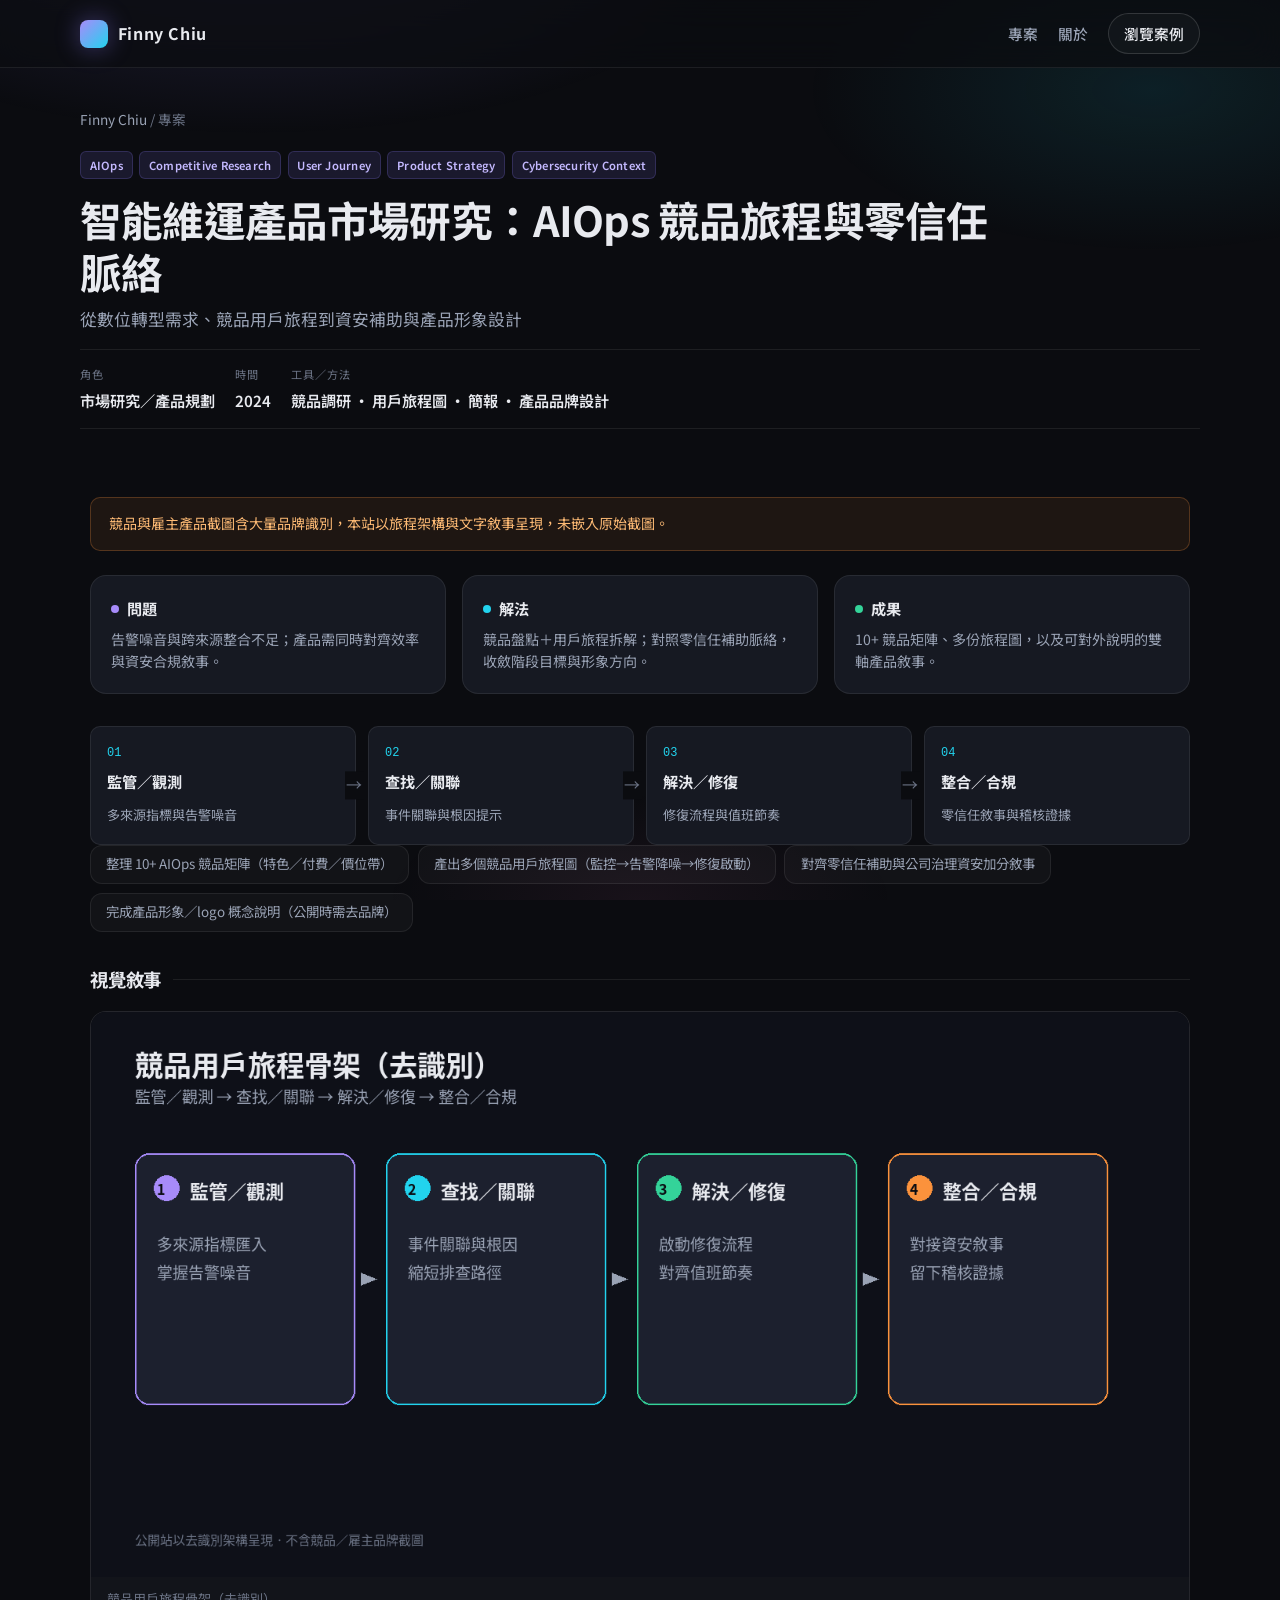
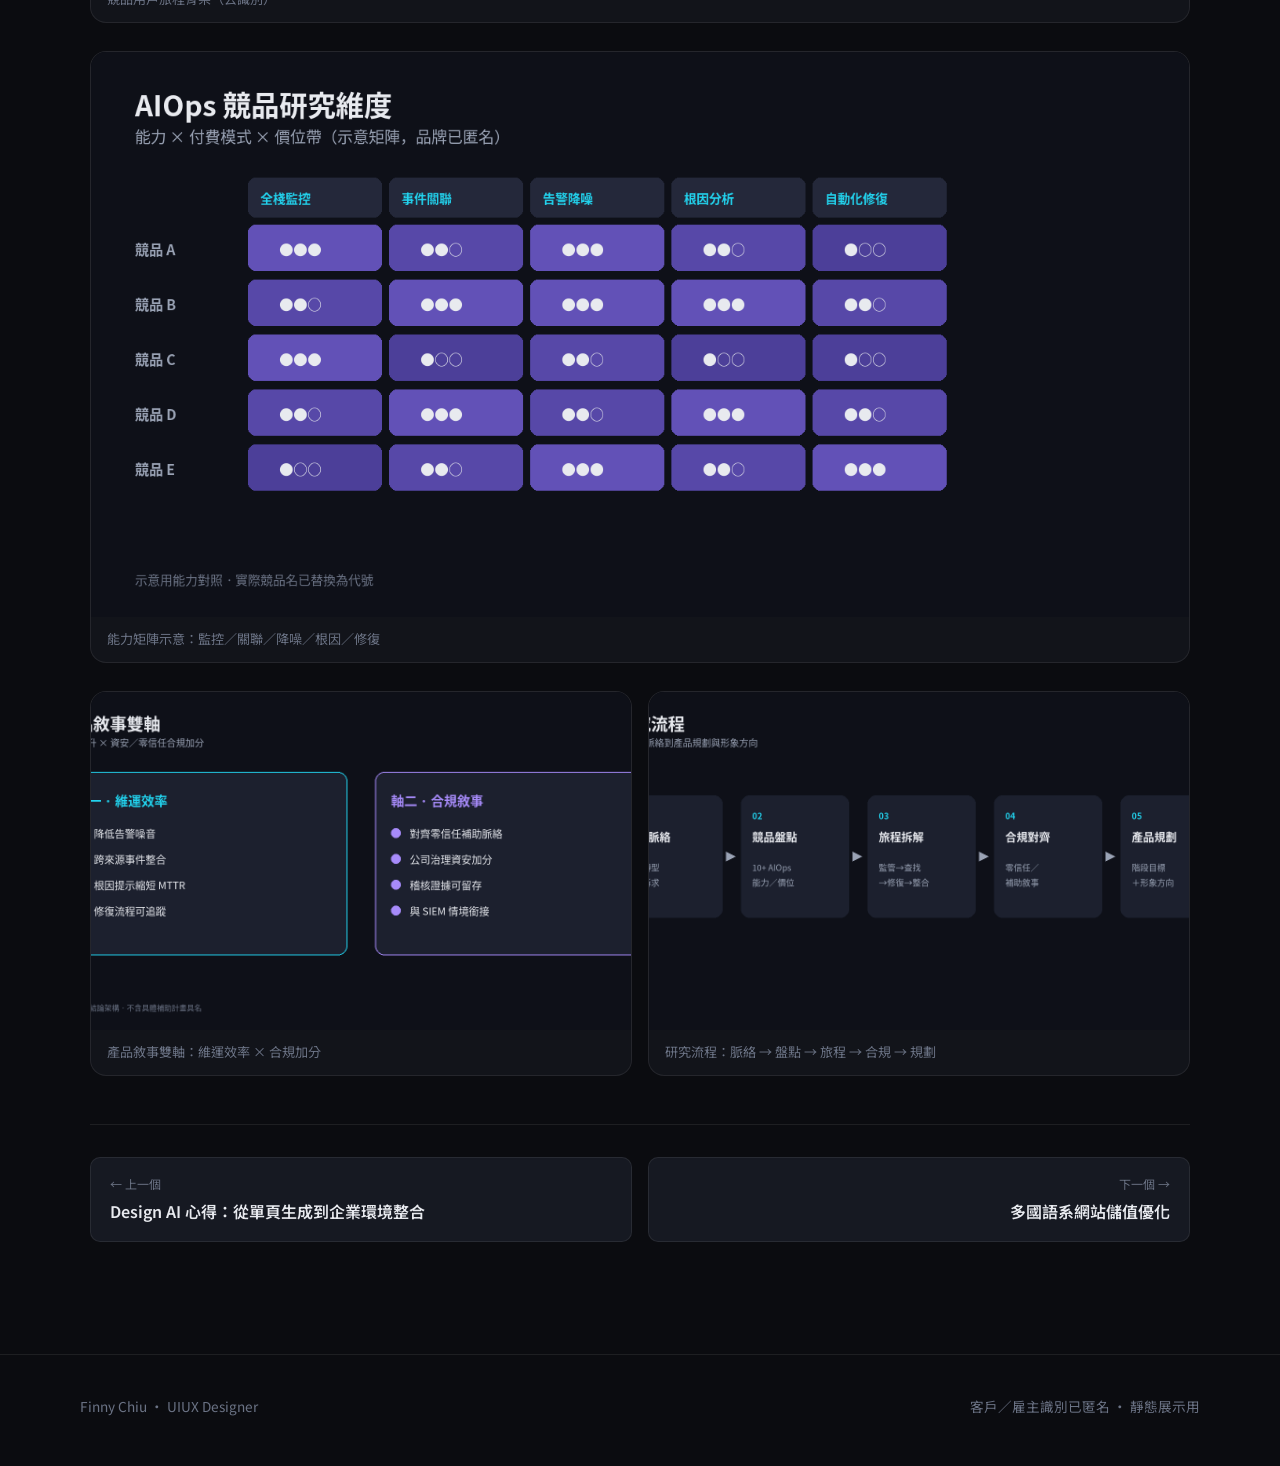
==== commit 2fb83fa8: "Revise cases: rewrite vibe/design-ai, rename deposit, drop two cases" ====
--- a/projects/aiops-market-research.html
+++ b/projects/aiops-market-research.html
@@ -51,7 +51,7 @@
       <div class="journey-step"><div class="n">03</div><strong>解決／修復</strong><span>修復流程與值班節奏</span></div>
       <div class="journey-step"><div class="n">04</div><strong>整合／合規</strong><span>零信任敘事與稽核證據</span></div>
     </div>
-    <ul class="outcome-chips"><li>整理 10+ AIOps 競品矩陣（特色／付費／價位帶）</li><li>產出多個競品用戶旅程圖（監控→告警降噪→修復啟動）</li><li>對齊零信任補助與公司治理資安加分敘事</li></ul>
+    <ul class="outcome-chips"><li>整理 10+ AIOps 競品矩陣（特色／付費／價位帶）</li><li>產出多個競品用戶旅程圖（監控→告警降噪→修復啟動）</li><li>對齊零信任補助與公司治理資安加分敘事</li><li>完成產品形象／logo 概念說明（公開時需去品牌）</li></ul>
 
     <h2 class="story-heading">視覺敘事</h2>
     <div class="visual-story">
@@ -75,7 +75,7 @@
 </div>
 </div>
 
-    <div class="prev-next"><a href="design-ai-exploration.html"><div class="label">← 上一個</div><div class="title">Design AI 心得：從單頁生成到企業環境整合…</div></a><a href="deposit-ux-merged.html" style="text-align:right"><div class="label">下一個 →</div><div class="title">多市場儲值體驗改版：假設驅動的設計追蹤與迭代…</div></a></div>
+    <div class="prev-next"><a href="design-ai-exploration.html"><div class="label">← 上一個</div><div class="title">Design AI 心得：從單頁生成到企業環境整合</div></a><a href="deposit-ux-merged.html" style="text-align:right"><div class="label">下一個 →</div><div class="title">多國語系網站儲值優化</div></a></div>
   </div>
 </section>
 
--- a/css/styles.css
+++ b/css/styles.css
@@ -507,16 +507,33 @@
   font-size: 0.82rem; color: var(--text-dim); line-height: 1.45;
 }
 .outcome-chips {
-  list-style: none; padding: 0; margin: 0 0 0.5rem;
-  display: flex; flex-wrap: wrap; gap: 0.5rem;
+  list-style: none; padding: 0; margin: 0 0 0.85rem;
+  display: flex; flex-wrap: wrap; gap: 0.55rem;
 }
 .outcome-chips li {
-  font-size: 0.8rem; color: var(--text-muted);
+  font-size: 0.84rem; color: var(--text-muted);
   background: rgba(255,255,255,0.03);
   border: 1px solid var(--border);
-  border-radius: 999px; padding: 0.35rem 0.85rem;
+  border-radius: 12px; padding: 0.55rem 0.95rem;
   max-width: 100%;
-}
+  white-space: normal;
+  overflow: visible;
+  text-overflow: unset;
+  line-height: 1.45;
+  -webkit-line-clamp: unset;
+  display: block;
+}
+.callout {
+  margin: 0.75rem 0 1.25rem;
+  padding: 0.9rem 1.1rem;
+  border-radius: 12px;
+  border: 1px solid rgba(251,146,60,0.45);
+  background: rgba(251,146,60,0.08);
+  color: var(--text);
+  font-size: 0.92rem;
+  line-height: 1.55;
+}
+.callout strong { color: #fb923c; }
 .card p { display: -webkit-box; -webkit-line-clamp: 2; -webkit-box-orient: vertical; overflow: hidden; }
 @media (max-width: 860px) {
   .shot-pair { grid-template-columns: 1fr; }
@@ -532,10 +549,11 @@
   align-items: start;
 }
 .portrait-sm {
-  width: 112px;
-  height: 112px;
+  width: 140px;
+  height: 140px;
   border-radius: 50%;
   object-fit: cover;
+  object-position: center top;
   border: 2px solid var(--border-strong);
   box-shadow: 0 8px 24px rgba(0,0,0,0.35);
   flex-shrink: 0;
@@ -557,7 +575,10 @@
 }
 @media (max-width: 800px) {
   .about-card-with-photo {
-    grid-template-columns: 1fr;
+    grid-template-columns: auto 1fr;
   }
-  .portrait-sm { width: 96px; height: 96px; }
-}
+  .about-card-with-photo .about-aside {
+    grid-column: 1 / -1;
+  }
+  .portrait-sm { width: 120px; height: 120px; }
+}
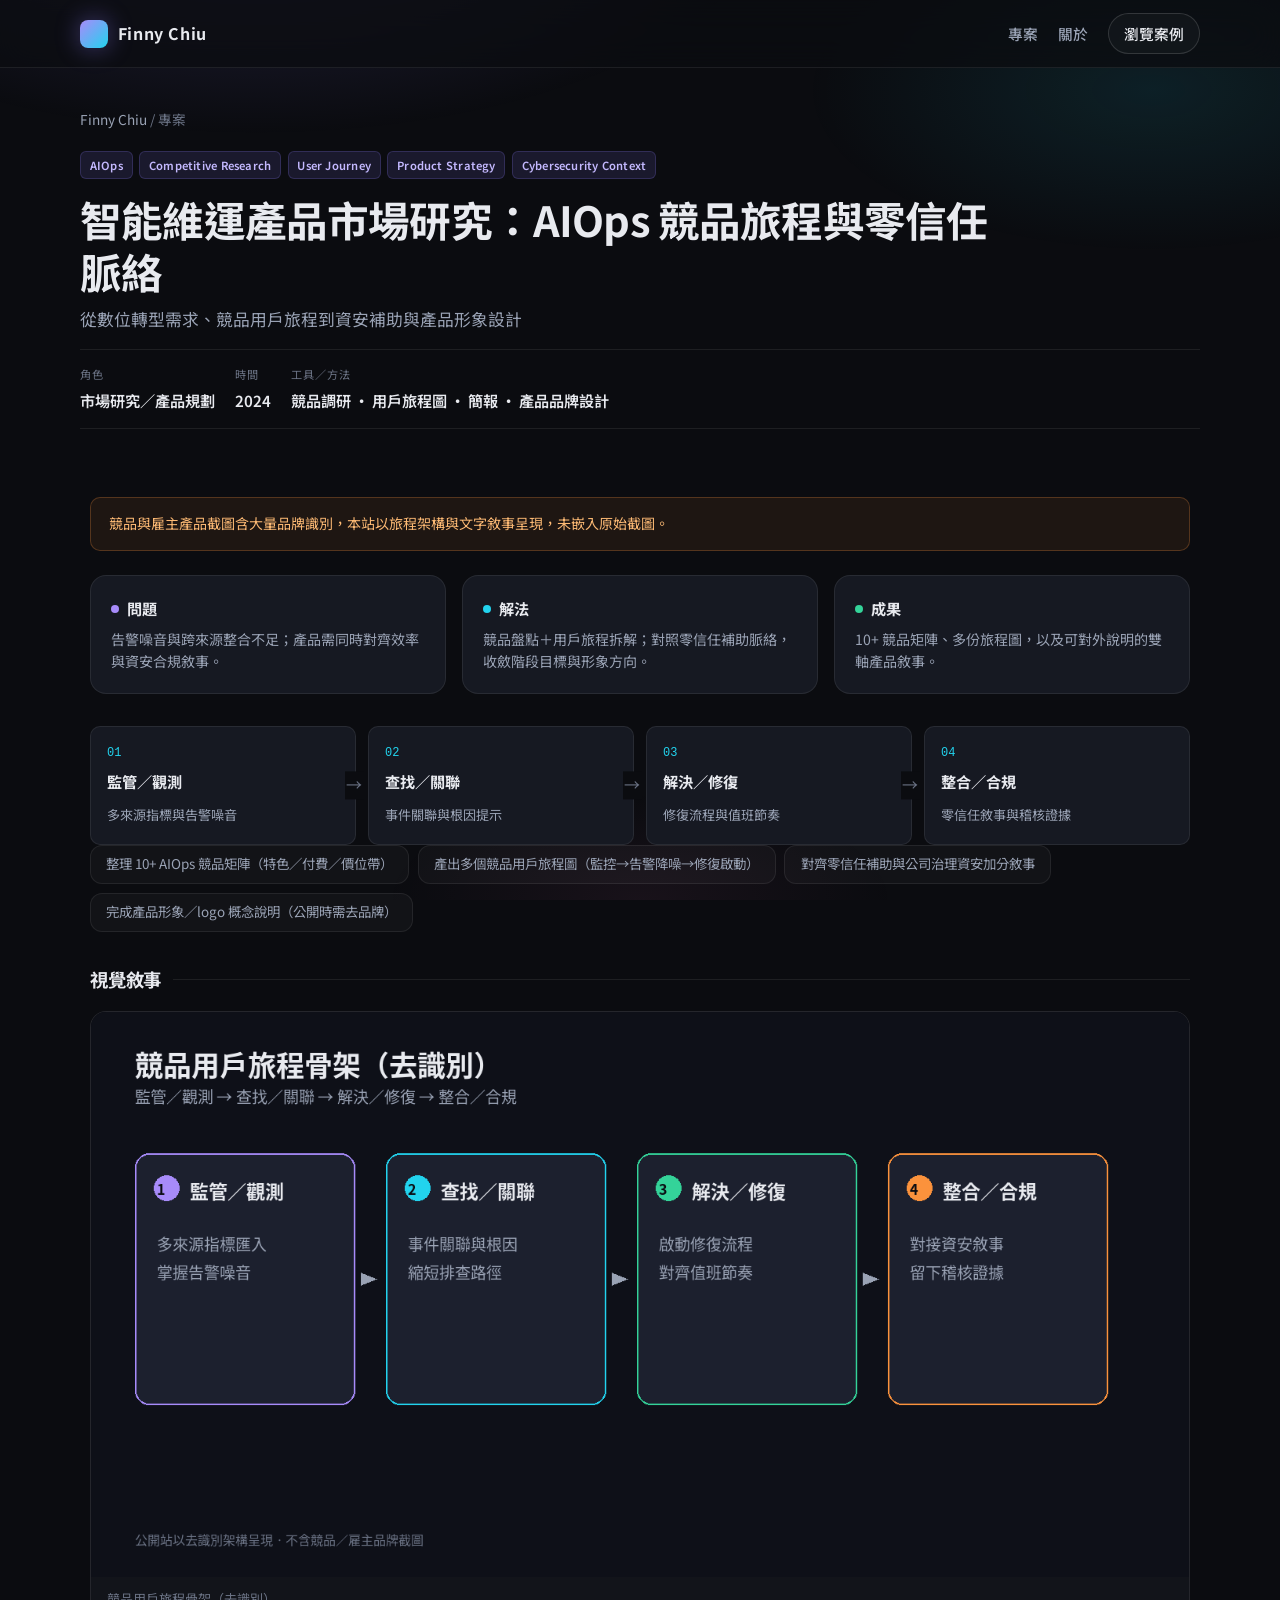
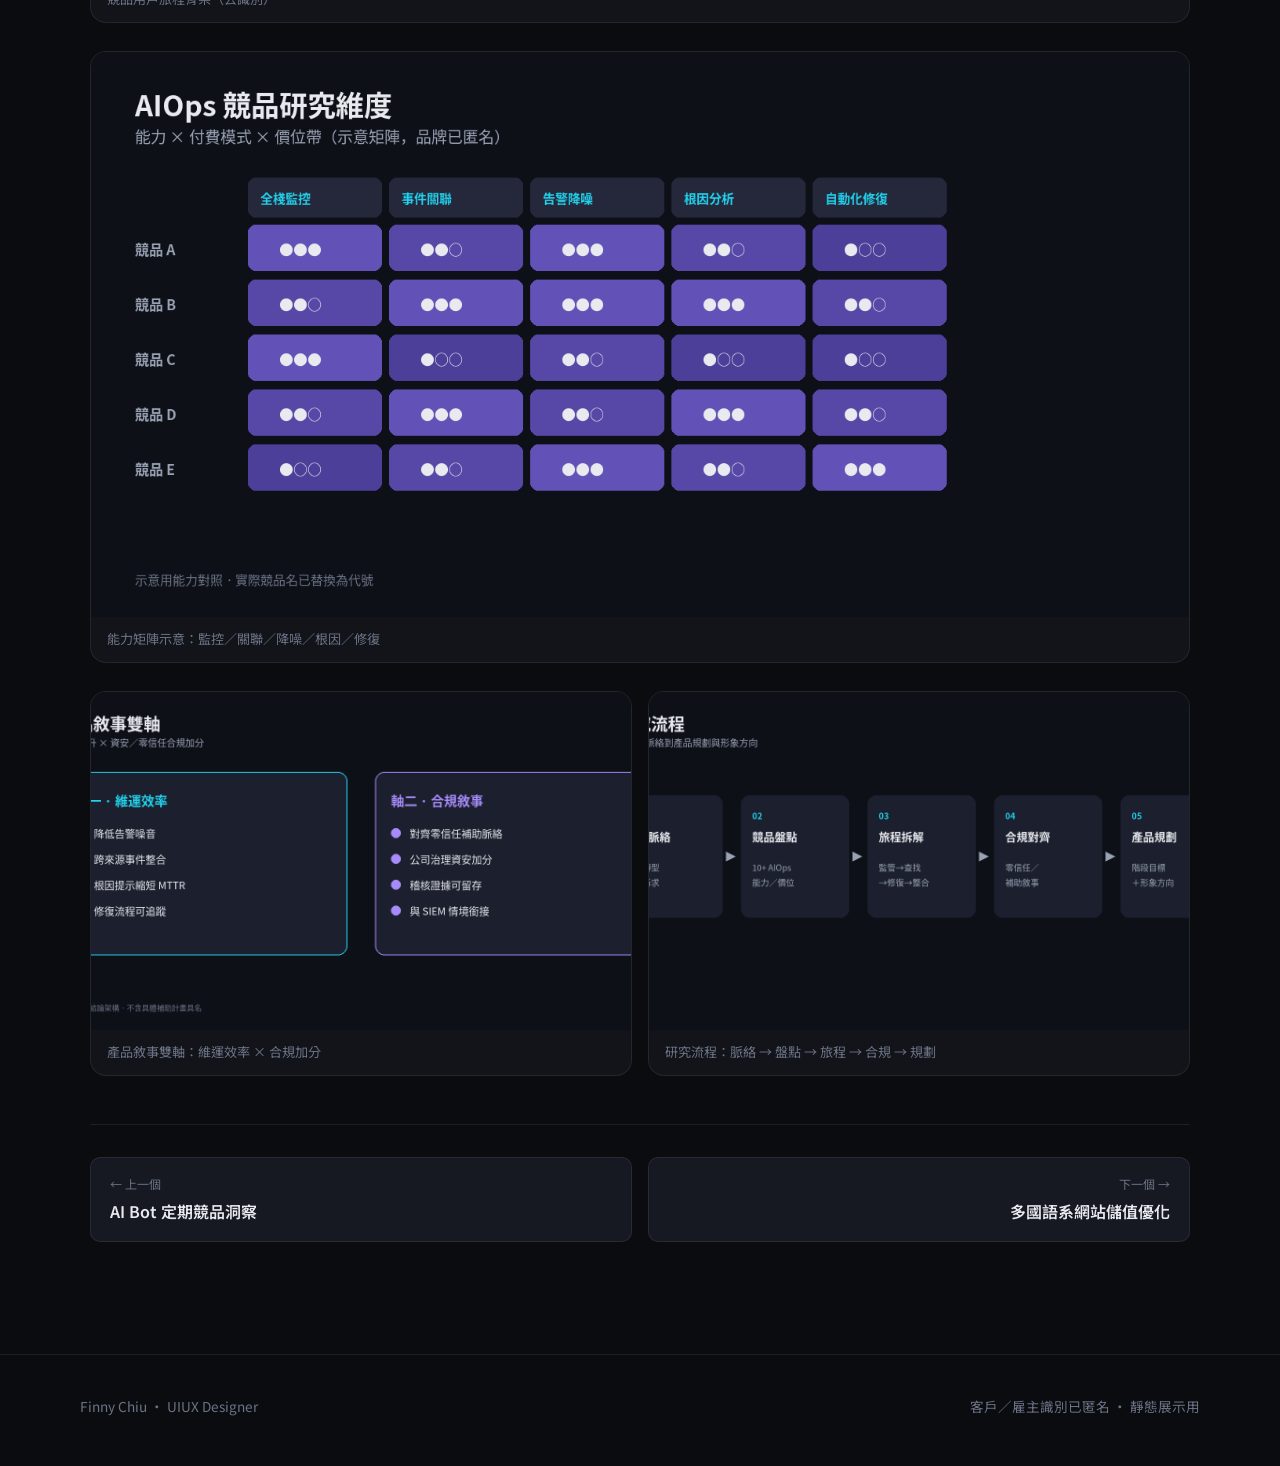
==== commit 0d8da2c7: "Add Competitor Watch AI bot insight case" ====
--- a/projects/aiops-market-research.html
+++ b/projects/aiops-market-research.html
@@ -75,7 +75,7 @@
 </div>
 </div>
 
-    <div class="prev-next"><a href="design-ai-exploration.html"><div class="label">← 上一個</div><div class="title">Design AI 心得：從單頁生成到企業環境整合</div></a><a href="deposit-ux-merged.html" style="text-align:right"><div class="label">下一個 →</div><div class="title">多國語系網站儲值優化</div></a></div>
+    <div class="prev-next"><a href="competitor-watch-bot.html"><div class="label">← 上一個</div><div class="title">AI Bot 定期競品洞察</div></a><a href="deposit-ux-merged.html" style="text-align:right"><div class="label">下一個 →</div><div class="title">多國語系網站儲值優化</div></a></div>
   </div>
 </section>
 
--- a/css/styles.css
+++ b/css/styles.css
@@ -582,3 +582,11 @@
   }
   .portrait-sm { width: 120px; height: 120px; }
 }
+
+
+.about-practice {
+  margin: 1rem 0 0;
+  color: var(--text-muted);
+  font-size: 0.95rem;
+  line-height: 1.75;
+}
